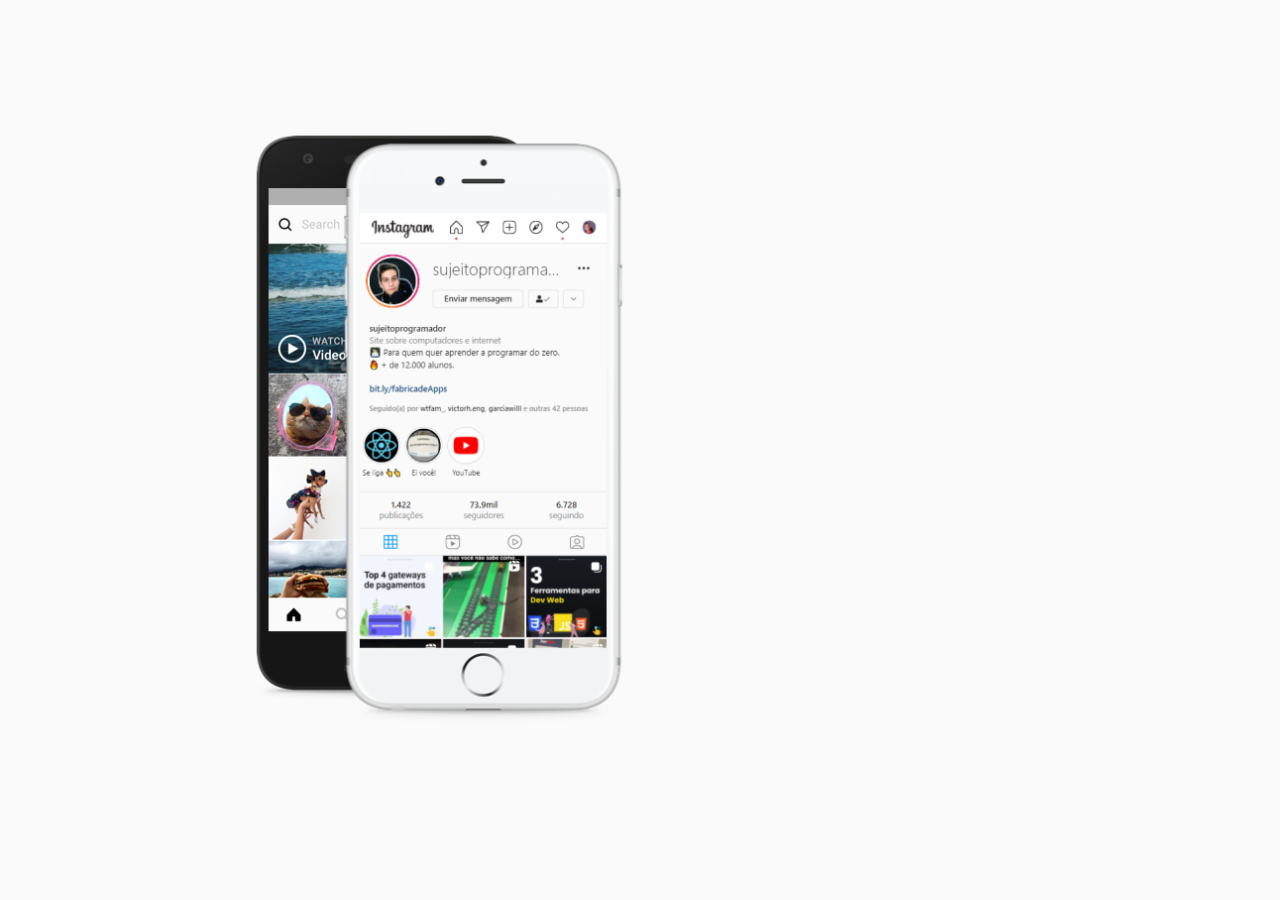
==== index.html @ 153b1251 "inicio projeto insta" ====
<!DOCTYPE html>
<html lang="pt-br">
<head>
    <meta charset="UTF-8">
    <meta http-equiv="x-ua-Compatible" content="ie=edge">
    <meta name="viewport" content="width=device-width, initial-scale=1.0">
    <title>Sujeitogram - Sua rede social</title>
    <link rel="stylesheet" href="style.css"/>
</head>
<body>
    <div id="wrapper">
        <!-- AREA CONTAINER-->
        <div id="container">

        <!-- AREA ESQUERDA-->
            <div class="column left">
                <div class="main"></div>
            </div>   
        <!-- FIM AREA ESQUERDA-->
        
        <!--  AREA DIREITA-->
            <div class="column right">
            </div>
        <!-- FIM AREA DIREITA-->
    
        

           

        </div>
    </div>

</body>
</html>
---- style.css ----
*{
    box-sizing: border-box;
    margin:0;
    padding:0;
}
a{
    text-decoration: none;
    color: #3c96ed;

}
body{
    background: #FAFAFA;
    height:100%;
    width: 100%;
    margin:0;
    padding: 0;
    font-family: Arial, Helvetica, sans-serif;
    font-size: 14px;
    line-height: 18px;

}
#wrapper{
    height: 100vh;
}
#container{
    margin: 0 auto;
    min-height: 100%;
    width: 800px;
    display: flex;
    align-items: center;
}
.column{
    flex-grow: 1;
    width: 50%;
}
.left{
    background-image: url(./assets/main-foto.png);
    background-size: 450px;
    background-repeat: no-repeat;
    background-position: center;
    height: 600px;
    margin-bottom:50px;
}
.right{
    padding-left:20px;
}
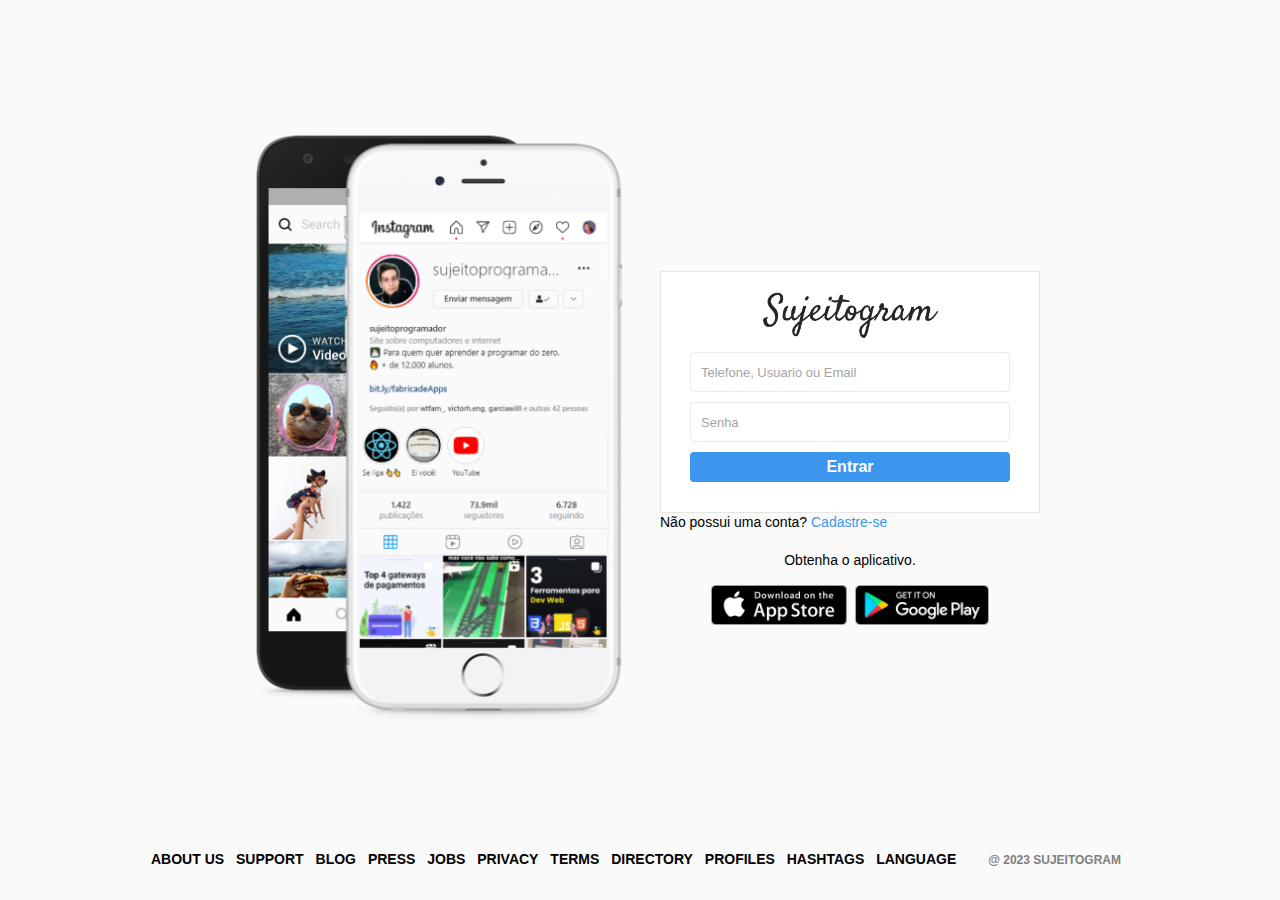
==== commit e22de494: "inicio do projeto" ====
--- a/index.html
+++ b/index.html
@@ -1,34 +1,87 @@
 <!DOCTYPE html>
 <html lang="pt-br">
-<head>
-    <meta charset="UTF-8">
-    <meta http-equiv="x-ua-Compatible" content="ie=edge">
-    <meta name="viewport" content="width=device-width, initial-scale=1.0">
+  <head>
+    <meta charset="UTF-8" />
+    <meta http-equiv="x-ua-Compatible" content="ie=edge" />
+    <meta name="viewport" content="width=device-width, initial-scale=1.0" />
     <title>Sujeitogram - Sua rede social</title>
-    <link rel="stylesheet" href="style.css"/>
-</head>
-<body>
+    <link rel="stylesheet" href="style.css" />
+  </head>
+  <body>
     <div id="wrapper">
-        <!-- AREA CONTAINER-->
-        <div id="container">
+      <!-- AREA CONTAINER-->
+      <div id="container">
+        <!-- AREA ESQUERDA-->
+        <div class="column left">
+          <div class="main"></div>
+        </div>
+        <!-- FIM AREA ESQUERDA-->
 
-        <!-- AREA ESQUERDA-->
-            <div class="column left">
-                <div class="main"></div>
-            </div>   
-        <!-- FIM AREA ESQUERDA-->
-        
         <!--  AREA DIREITA-->
-            <div class="column right">
+        <div class="column right">
+          <div class="login-panel">
+            <div class="logo">
+              <img
+                class="logo-img"
+                src="./assets/logo.png"
+                alt="logo do insta"
+              />
             </div>
+
+            <form>
+              <input
+                placeholder="Telefone, Usuario ou Email"
+                type="text"
+                name="username"
+              />
+              <input placeholder="Senha" type="password" name="password" />
+
+              <input type="submit" value="Entrar" />
+            </form>
+          </div>
+
+          <div class="infobox">
+            <p>Não possui uma conta? <a href="#">Cadastre-se</a></p>
+          </div>
+
+          <div class="get-app-panel">
+            Obtenha o aplicativo.
+            <div class="app-buttons">
+              <a
+                href="https://apps.apple.com/br/app/instagram/id389801252"
+                target="_blank"
+              >
+                <img src="assets/appstore.png" alt="Baixe na appStore" />
+              </a>
+              <a
+                href="https://play.google.com/store/apps/details?id=com.instagram.android&hl=pt_BR&gl=US"
+                target="_blank"
+              >
+                <img src="assets/googleplay.png" alt="Baixe na GooglePlay" />
+              </a>
+            </div>
+          </div>
+        </div>
         <!-- FIM AREA DIREITA-->
-    
-        
+      </div>
+      <!--FIM container -->
 
-           
-
+      <footer>
+        <div>
+          <a href="#">About us </a>
+          <a href="#">Support </a>
+          <a href="#">Blog</a>
+          <a href="#">Press </a>
+          <a href="#">Jobs </a>
+          <a href="#">Privacy</a>
+          <a href="#">Terms </a>
+          <a href="#">Directory</a>
+          <a href="#">Profiles</a>
+          <a href="#">Hashtags </a>
+          <a href="#">Language</a>
+          <div class="text-small">@ 2023 Sujeitogram<a href="#"></a></div>
         </div>
+      </footer>
     </div>
-
-</body>
-</html>+  </body>
+</html>
--- a/style.css
+++ b/style.css
@@ -1,46 +1,160 @@
-*{
+* {
     box-sizing: border-box;
-    margin:0;
-    padding:0;
+    margin: 0;
+    padding: 0;
 }
-a{
+
+a {
     text-decoration: none;
     color: #3c96ed;
 
 }
-body{
+
+body {
     background: #FAFAFA;
-    height:100%;
+    height: 100%;
     width: 100%;
-    margin:0;
+    margin: 0;
     padding: 0;
     font-family: Arial, Helvetica, sans-serif;
     font-size: 14px;
     line-height: 18px;
 
 }
-#wrapper{
+
+#wrapper {
     height: 100vh;
 }
-#container{
+
+#container {
     margin: 0 auto;
     min-height: 100%;
     width: 800px;
     display: flex;
     align-items: center;
 }
-.column{
+
+.column {
     flex-grow: 1;
     width: 50%;
 }
-.left{
+
+.left {
     background-image: url(./assets/main-foto.png);
     background-size: 450px;
     background-repeat: no-repeat;
     background-position: center;
     height: 600px;
-    margin-bottom:50px;
+    margin-bottom: 50px;
 }
-.right{
-    padding-left:20px;
-}+
+.right {
+    padding-left: 20px;
+}
+
+.login-panel {
+    background-color: #fff;
+    border: 1px solid #e6e6e6;
+    text-align: center;
+    padding: 20px 0;
+}
+
+.logo-img {
+    width: 175px;
+}
+
+form {
+    display: flex;
+    flex-direction: column;
+    align-items: center;
+    justify-content: center;
+
+}
+
+input[type="password"],
+input[type="text"] {
+    background-color: #ffffff;
+    border: 1px solid rgb(236, 234, 234);
+    height: 40px;
+    border-radius: 4px;
+    margin-top: 10px;
+    padding: 10px;
+    font-size: 13px;
+    width: 320px;
+    color: #000000;
+
+}
+
+input[type="password"]::placeholder,
+input[type="text"]::placeholder {
+    color: rgb(165, 164, 164);
+}
+
+input[type="password"]::focus,
+input[type="text"]::focus {
+    outline: 0;
+    border: 1px solid #a1a1a1;
+}
+
+input[type="submit"] {
+    width: 320px;
+    margin-top: 10px;
+    height: 30px;
+    border: 0;
+    background-color: #3c96ed;
+    border-radius: 4px;
+    color: #ffffff;
+    font-size: 16px;
+    font-weight: bold;
+    margin-bottom: 10px;
+    cursor: pointer;
+}
+
+.infobax {
+    background-color: #ffff;
+    height: 60px;
+    border: 1px solid rgb(236, 234, 234);
+    margin: 10px auto 0;
+    display: flex;
+    justify-content: center;
+    align-items: center;
+}
+.infobax p{
+    user-select: none;
+}
+.infobax p a{
+    font-weight: bold;
+    user-select: none;
+}
+.get-app-panel{
+    margin-top: 20px;
+    text-align: center;
+}
+.app-buttons{
+    margin-top: 16px;
+}
+.app-buttons img{
+    height: 40px;
+    padding: 0 2px;
+}
+footer{
+    text-align: center;
+    height:50px;
+    margin-top: -50px;
+}
+footer a{
+    color:#000000;
+    text-transform:uppercase;
+    font-weight: bold;
+    margin-right: 8px;
+}
+.text-small{
+    font-size:12px;
+    font-weight: bold;
+    color: grey;
+    text-transform:uppercase;
+    padding-left: 20px;
+    display: inline-block;
+}
+
+
